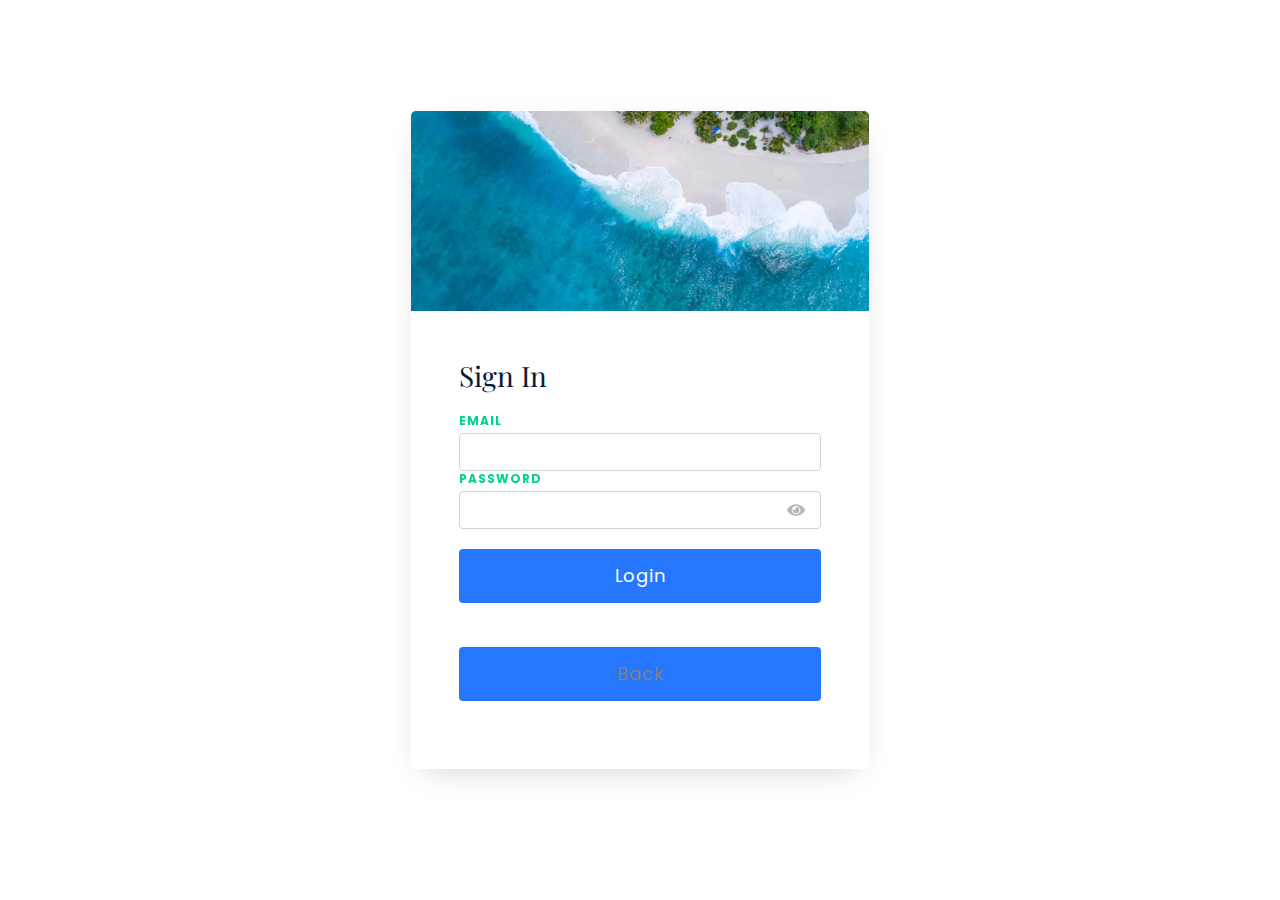
==== ViewClient/auth.html @ 6b74e2ca "Session + Login" ====
<!doctype html>
<html>

<head>
    <meta charset="utf-8">
    <meta http-equiv="x-ua-compatible" content="ie=edge">
    <title>Sign in </title>
    <meta name="description" content="">
    <meta name="viewport" content="width=device-width, initial-scale=1">
    <link rel="manifest" href="site.webmanifest">
    <link href="https://fonts.googleapis.com/css?family=Lato:300,400,700&display=swap" rel="stylesheet">
	<link rel="stylesheet" href="https://stackpath.bootstrapcdn.com/font-awesome/4.7.0/css/font-awesome.min.css">
    <link rel="shortcut icon" type="image/x-icon" href="assets/img/favicon.ico">
    <link href="https://fonts.googleapis.com/css?family=Lato:300,400,700&display=swap" rel="stylesheet">
    <link rel="manifest" href="/application/favicons/site.webmanifest" crossorigin="use-credentials">

	<link rel="stylesheet" href="https://stackpath.bootstrapcdn.com/font-awesome/4.7.0/css/font-awesome.min.css">
	
	<link rel="stylesheet" href="assets/login/css/style.css">

    <!-- CSS here -->
        <link rel="stylesheet" href="assets/css/bootstrap.min.css">
        <link rel="stylesheet" href="assets/css/owl.carousel.min.css">
        <link rel="stylesheet" href="assets/css/flaticon.css">
        <link rel="stylesheet" href="assets/css/slicknav.css">
        <link rel="stylesheet" href="assets/css/animate.min.css">
        <link rel="stylesheet" href="assets/css/magnific-popup.css">
        <link rel="stylesheet" href="assets/css/fontawesome-all.min.css">
        <link rel="stylesheet" href="assets/css/themify-icons.css">
        <link rel="stylesheet" href="assets/css/slick.css">
        <link rel="stylesheet" href="assets/css/nice-select.css">
        <link rel="stylesheet" href="assets/css/style.css">
</head>

<body>
    
    <header>
        <!-- Header Start -->
       <div class="header-area">
            <div class="main-header ">
                
               
                
            </div>
       </div>
        <!-- Header End -->
    </header>

    <!-- slider Area Start-->
    <div class="slider-area ">
        <!-- Mobile Menu -->
        
    <!--================login_part Area =================-->
    <section class="ftco-section">
		<div class="container">
			
			<div class="row justify-content-center">
				<div class="col-md-7 col-lg-5">
					<div class="wrap">
						<div class="img" style="background-image: url(assets/login/images/bg-1.jpg);"></div>
						<div class="login-wrap p-4 p-md-5">
			      	<div class="d-flex">
			      		<div class="w-100">
			      			<h3 class="mb-4">Sign In</h3>
			      		</div>
								
			      	</div>
			    <form class="signin-form"  method="POST" action="connexion2.php">
			      		<div class="form-group mt-3">
			      			<input type="email" class="form-control" name="login" id="login">
			      			<label class="form-control-placeholder" for="username">Email</label>
			      		</div>

                        <div class="form-group">
                            <input id="password-field" type="password" class="form-control" type="password" name="pwd" id="pwd">
                            <label class="form-control-placeholder" for="password">Password</label>
                            <span toggle="#password-field" class="fa fa-fw fa-eye field-icon toggle-password"></span>
                        </div>

                        <div class="form-group">
                            <button type="submit" name="Valider" class="form-control btn btn-blue rounded submit px-3">Login</button>
                            <script>console.log("Hello world!"); </script>
                        </div>      
		      </form>

                <br>
                <div class="form-group">  
                <a class="form-control btn btn-sm btn-info rounded " href="index.php">Back</a>    
                </div>
		          
		        </div>
		      </div>
				</div>
			</div>
		</div>
	</section>

  <script src="assets/login/js/jquery.min.js"></script>
  <script src="assets/login//js/popper.js"></script>
  <script src="assets/login//js/bootstrap.min.js"></script>
  <script src="assets/login//js/main.js"></script>
    <!--================login_part end =================-->

        </div>
    </div>
    <!-- slider Area End-->

</body>
    
</html>
---- ViewClient/assets/css/flaticon.css ----
/*
  	Flaticon icon font: Flaticon
  	Creation date: 30/12/2019 07:11
  	*/

@font-face {
  font-family: "Flaticon";
  src: url("../fonts/Flaticon.eot");
  src: url("../fonts/Flaticon.eot?#iefix") format("embedded-opentype"),
       url("../fonts/Flaticon.woff2") format("woff2"),
       url("../fonts/Flaticon.woff") format("woff"),
       url("../fonts/Flaticon.ttf") format("truetype"),
       url("../fonts/Flaticon.svg#Flaticon") format("svg");
  font-weight: normal;
  font-style: normal;
}

@media screen and (-webkit-min-device-pixel-ratio:0) {
  @font-face {
    font-family: "Flaticon";
    src: url("../fonts/Flaticon.svg#Flaticon") format("svg");
  }
}

[class^="flaticon-"]:before, [class*=" flaticon-"]:before,
[class^="flaticon-"]:after, [class*=" flaticon-"]:after {   
  font-family: Flaticon;
  font-style: normal;
}

.flaticon-quote:before { content: "\f100"; }
.flaticon-shopping-cart-black-shape:before { content: "\f101"; }
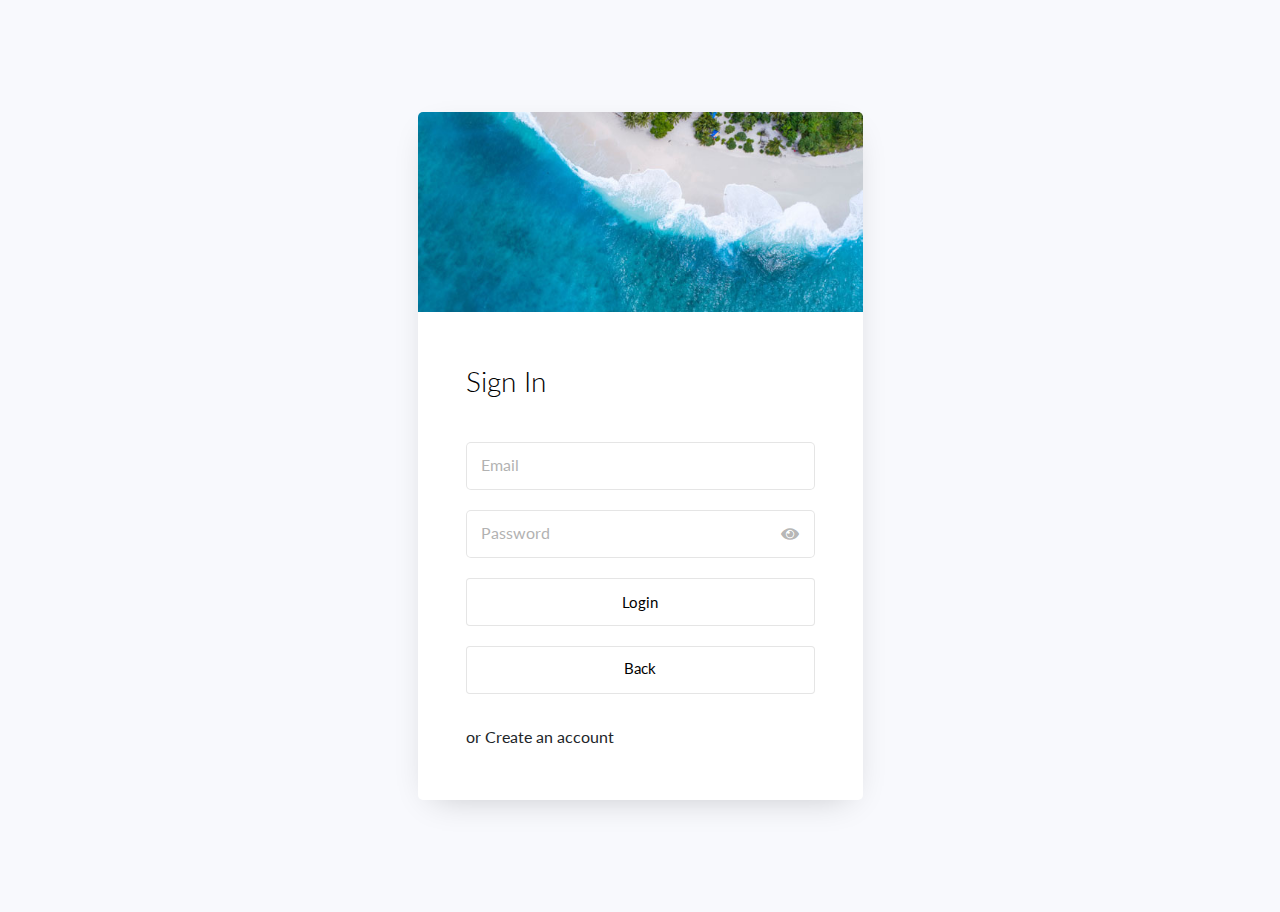
==== commit 608b2257: "Signup + Profil" ====
--- a/ViewClient/auth.html
+++ b/ViewClient/auth.html
@@ -47,11 +47,14 @@
     </header>
 
     <!-- slider Area Start-->
-    <div class="slider-area ">
+    <div class="slider-area " >
         <!-- Mobile Menu -->
         
     <!--================login_part Area =================-->
-    <section class="ftco-section">
+    <section class="ftco-section" >
+    <div class="bg-img">
+
+        
 		<div class="container">
 			
 			<div class="row justify-content-center">
@@ -67,32 +70,29 @@
 			      	</div>
 			    <form class="signin-form"  method="POST" action="connexion2.php">
 			      		<div class="form-group mt-3">
-			      			<input type="email" class="form-control" name="login" id="login">
+			      			<input type="email" class="form-control" name="login" id="login" required>
 			      			<label class="form-control-placeholder" for="username">Email</label>
 			      		</div>
 
                         <div class="form-group">
-                            <input id="password-field" type="password" class="form-control" type="password" name="pwd" id="pwd">
+                            <input id="password-field" type="password" class="form-control" type="password" name="pwd" id="pwd" required>
                             <label class="form-control-placeholder" for="password">Password</label>
                             <span toggle="#password-field" class="fa fa-fw fa-eye field-icon toggle-password"></span>
                         </div>
 
                         <div class="form-group">
                             <button type="submit" name="Valider" class="form-control btn btn-blue rounded submit px-3">Login</button>
-                            <script>console.log("Hello world!"); </script>
-                        </div>      
+                        </div> 
+                        <a class="form-control btn btn-sm btn-info rounded " href="index.php">Back</a>     
 		      </form>
-
                 <br>
-                <div class="form-group">  
-                <a class="form-control btn btn-sm btn-info rounded " href="index.php">Back</a>    
-                </div>
-		          
+                <a href="signup.html" style="text-align: center; color:#212529">or Create an account  </a>
 		        </div>
 		      </div>
 				</div>
 			</div>
 		</div>
+    </div>
 	</section>
 
   <script src="assets/login/js/jquery.min.js"></script>
